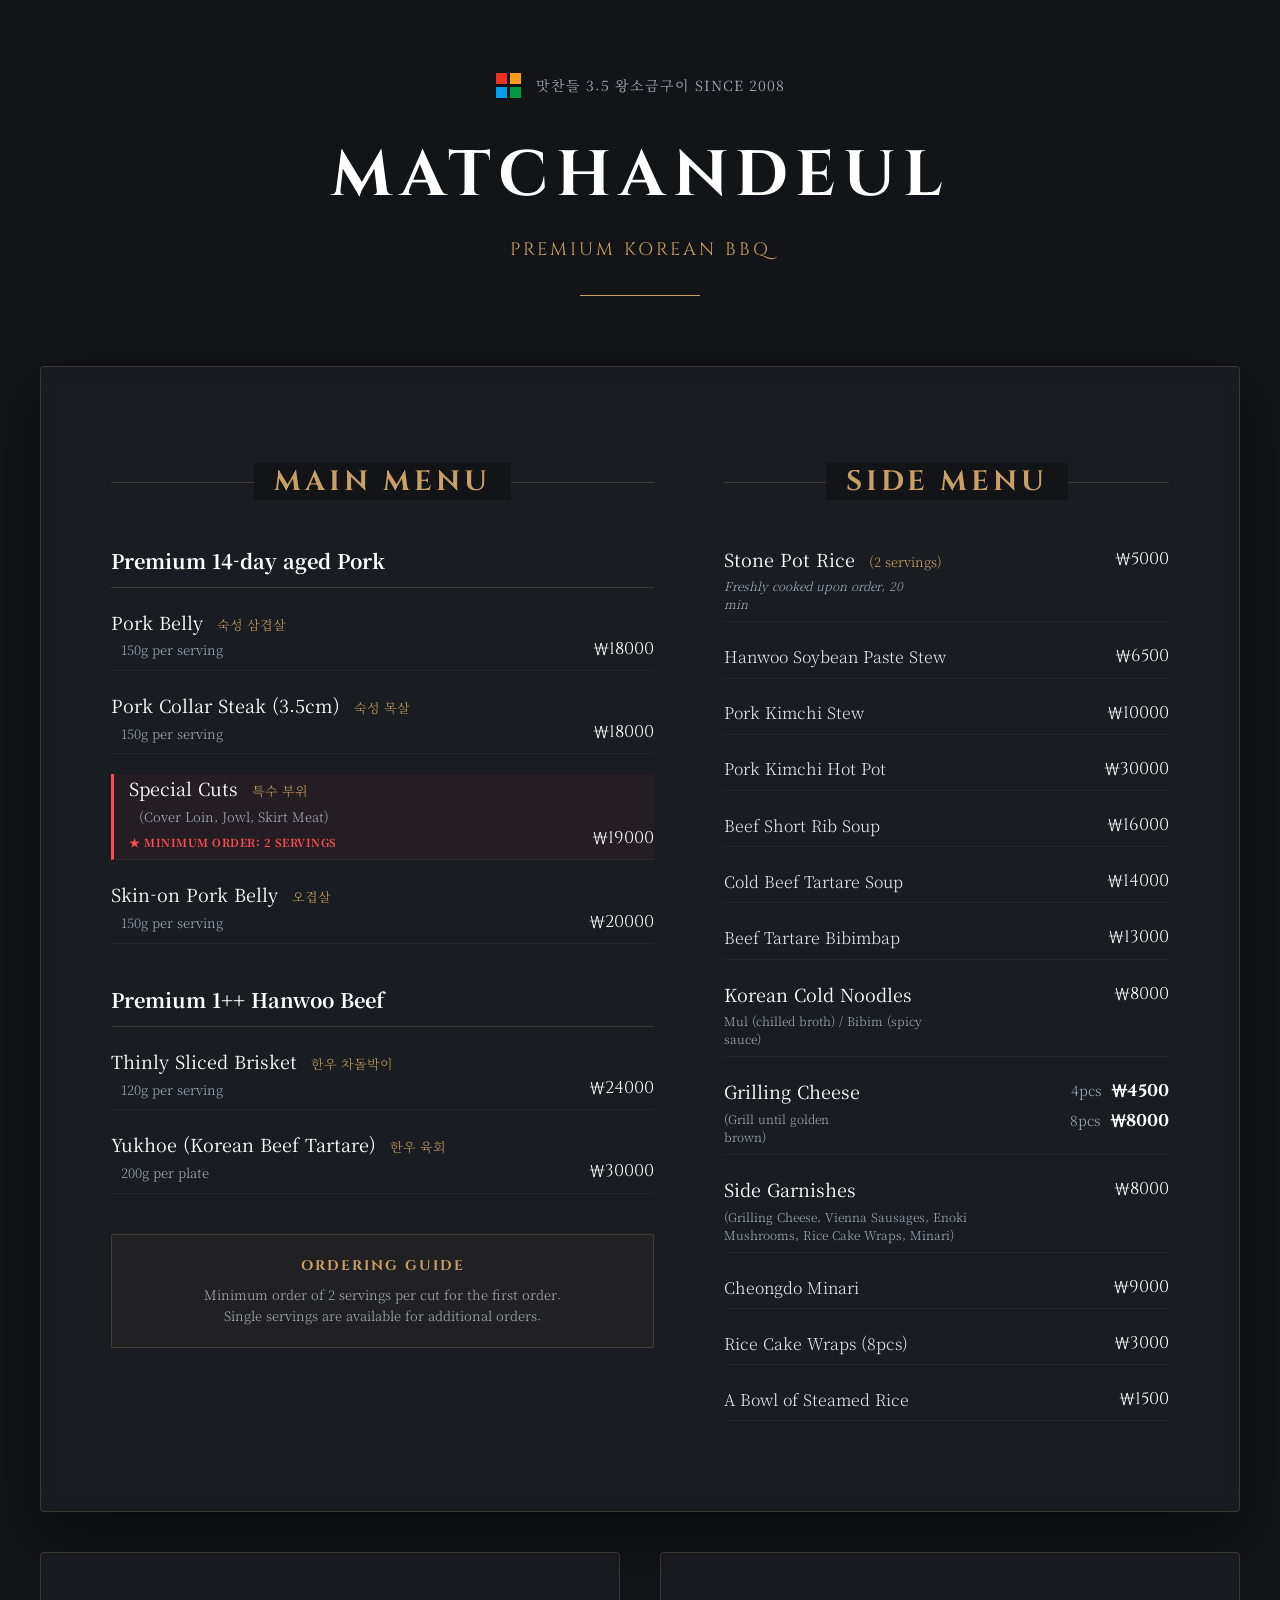
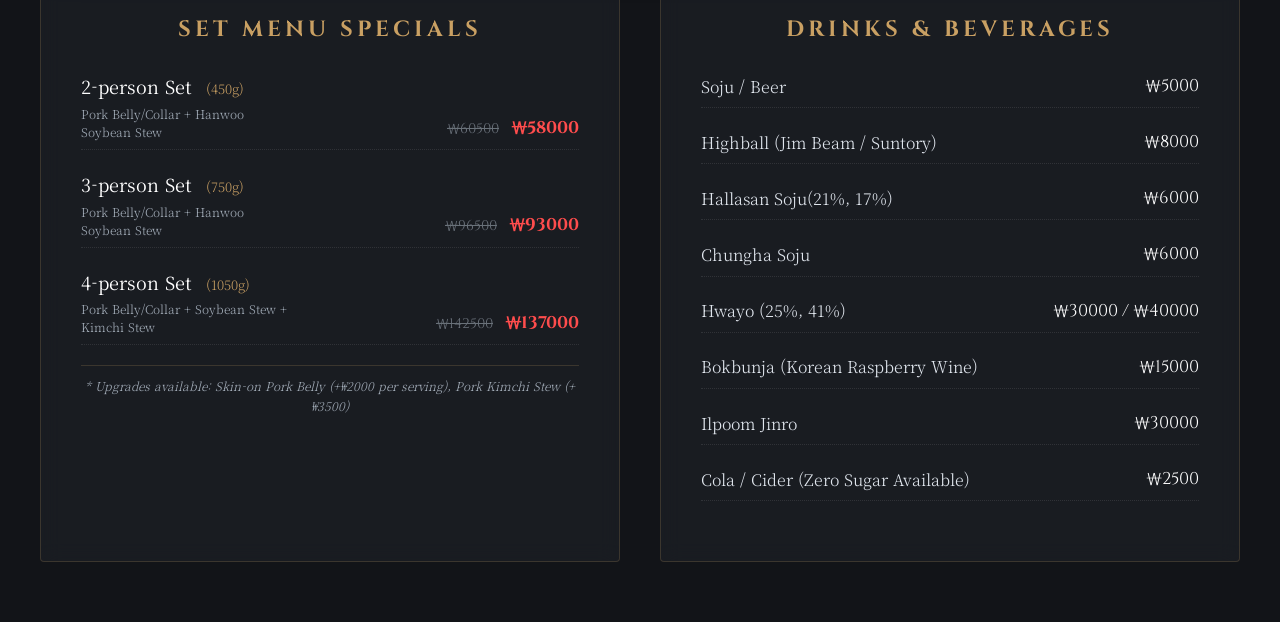
==== index.html @ 236de5bf "Rename english_menu.html to index.html" ====
<!DOCTYPE html>
<html lang="ko">
<head>
    <meta charset="UTF-8">
    <meta name="viewport" content="width=device-width, initial-scale=1.0">
    <title>MATCHANDEUL | Premium BBQ</title>
    <link rel="stylesheet" href="style.css">
    <link href="https://fonts.googleapis.com/css2?family=Cinzel:wght@400;700&family=Noto+Serif+KR:wght@300;400;700&display=swap" rel="stylesheet">
</head>
<body>

<div class="luxury-container">
    <header class="main-header">
        <div class="header-top">
            <div class="logo-group">
                <span class="sq red"></span><span class="sq orange"></span>
                <span class="sq blue"></span><span class="sq green"></span>
            </div>
            <p class="brand-korean">맛찬들 3.5 왕소금구이 SINCE 2008</p>
        </div>
        <h1>MATCHANDEUL</h1>
        <p class="tagline">PREMIUM KOREAN BBQ</p>
        <div class="accent-line"></div>
    </header>

    <main class="menu-board glass-effect">
        <section class="menu-section">
            <h2 class="section-title"><span>Main Menu</span></h2>
            
            <div class="category-block">
                <h3 class="category-name">Premium 14-day aged Pork</h3>
                <div class="menu-item">
                    <div class="item-info">
                        <span class="name">Pork Belly <small>숙성 삼겹살</small></span>
                        <span class="desc">150g per serving</span>
                    </div>
                    <span class="price">₩18000</span>
                </div>
                <div class="menu-item">
                    <div class="item-info">
                        <span class="name">Pork Collar Steak (3.5cm) <small>숙성 목살</small></span>
                        <span class="desc">150g per serving</span>
                    </div>
                    <span class="price">₩18000</span>
                </div>
                <div class="menu-item special-highlight">
                    <div class="item-info">
                        <span class="name">Special Cuts <small>특수 부위</small></span>
                        <span class="desc">(Cover Loin, Jowl, Skirt Meat)</span>
                        <span class="order-notice">★ MINIMUM ORDER: 2 SERVINGS</span>
                    </div>
                    <span class="price">₩19000</span>
                </div>
                <div class="menu-item">
                    <div class="item-info">
                        <span class="name">Skin-on Pork Belly <small>오겹살</small></span>
                        <span class="desc">150g per serving</span>
                    </div>
                    <span class="price">₩20000</span>
                </div>
            </div>

            <div class="category-block">
                <h3 class="category-name">Premium 1++ Hanwoo Beef</h3>
                <div class="menu-item">
                    <div class="item-info">
                        <span class="name">Thinly Sliced Brisket <small>한우 차돌박이</small></span>
                        <span class="desc">120g per serving</span>
                    </div>
                    <span class="price">₩24000</span>
                </div>
                <div class="menu-item">
                    <div class="item-info">
                        <span class="name">Yukhoe (Korean Beef Tartare) <small>한우 육회</small></span>
                        <span class="desc">200g per plate</span>
                    </div>
                    <span class="price">₩30000</span>
                </div>
            </div>

            <div class="ordering-guide-v2">
                <span class="guide-title">Ordering Guide</span>
                <p>Minimum order of 2 servings per cut for the first order.<br>
                Single servings are available for additional orders.</p>
            </div>
        </section>

        <section class="menu-section">
            <h2 class="section-title"><span>Side Menu</span></h2>
            <div class="side-list">
                <div class="menu-item stacked">
                    <div class="item-info">
                        <span class="name">Stone Pot Rice <small>(2 servings)</small></span>
                        <span class="sub-desc italic">Freshly cooked upon order, 20 min</span>
                    </div>
                    <span class="price">₩5000</span>
                </div>
                <div class="menu-item"><span>Hanwoo Soybean Paste Stew</span><span class="price">₩6500</span></div>
                <div class="menu-item"><span>Pork Kimchi Stew</span><span class="price">₩10000</span></div>
                <div class="menu-item"><span>Pork Kimchi Hot Pot</span><span class="price">₩30000</span></div>
                <div class="menu-item"><span>Beef Short Rib Soup</span><span class="price">₩16000</span></div>
                <div class="menu-item"><span>Cold Beef Tartare Soup</span><span class="price">₩14000</span></div>
                <div class="menu-item"><span>Beef Tartare Bibimbap</span><span class="price">₩13000</span></div>
                <div class="menu-item stacked">
                    <div class="item-info">
                        <span class="name">Korean Cold Noodles</span>
                        <span class="sub-desc">Mul (chilled broth) / Bibim (spicy sauce)</span>
                    </div>
                    <span class="price">₩8000</span>
                </div>
                <div class="menu-item prices-grid">
                    <div class="item-info">
                        <span class="name">Grilling Cheese</span>
                        <span class="sub-desc">(Grill until golden brown)</span>
                    </div>
                    <div class="price-stack">
                        <span>4pcs <strong>₩4500</strong></span>
                        <span>8pcs <strong>₩8000</strong></span>
                    </div>
                </div>
                <div class="menu-item stacked">
                    <div class="item-info">
                        <span class="name">Side Garnishes</span>
                        <span class="sub-desc">(Grilling Cheese, Vienna Sausages, Enoki Mushrooms, Rice Cake Wraps, Minari)</span>
                    </div>
                    <span class="price">₩8000</span>
                </div>
                <div class="menu-item"><span>Cheongdo Minari</span><span class="price">₩9000</span></div>
                <div class="menu-item"><span>Rice Cake Wraps (8pcs)</span><span class="price">₩3000</span></div>
                <div class="menu-item"><span>A Bowl of Steamed Rice</span><span class="price">₩1500</span></div>
            </div>
        </section>
    </main>

    <div class="bottom-area">
        <section class="highlight-card glass-effect">
            <h2 class="section-title minimal">Set Menu Specials</h2>
            <div class="set-list">
                <div class="menu-item">
                    <div class="item-info">
                        <span class="name">2-person Set <small>(450g)</small></span>
                        <span class="sub-desc">Pork Belly/Collar + Hanwoo Soybean Stew</span>
                    </div>
                    <span class="price"><del>₩60500</del> <span class="accent">₩58000</span></span>
                </div>
                <div class="menu-item">
                    <div class="item-info">
                        <span class="name">3-person Set <small>(750g)</small></span>
                        <span class="sub-desc">Pork Belly/Collar + Hanwoo Soybean Stew</span>
                    </div>
                    <span class="price"><del>₩96500</del> <span class="accent">₩93000</span></span>
                </div>
                <div class="menu-item">
                    <div class="item-info">
                        <span class="name">4-person Set <small>(1050g)</small></span>
                        <span class="sub-desc">Pork Belly/Collar + Soybean Stew + Kimchi Stew</span>
                    </div>
                    <span class="price"><del>₩142500</del> <span class="accent">₩137000</span></span>
                </div>
                <p class="upgrade-info">* Upgrades available: Skin-on Pork Belly (+₩2000 per serving), Pork Kimchi Stew (+₩3500)</p>
            </div>
        </section>

        <section class="highlight-card glass-effect">
            <h2 class="section-title minimal">Drinks & Beverages</h2>
            <div class="drink-list">
                <div class="menu-item"><span>Soju / Beer</span><span class="price">₩5000</span></div>
                <div class="menu-item"><span>Highball (Jim Beam / Suntory)</span><span class="price">₩8000</span></div>
                <div class="menu-item"><span>Hallasan Soju(21%, 17%)</span><span class="price">₩6000</span></div>
                <div class="menu-item"><span>Chungha Soju</span><span class="price">₩6000</span></div>
                <div class="menu-item"><span>Hwayo (25%, 41%)</span><span class="price">₩30000 / ₩40000</span></div>
                <div class="menu-item"><span>Bokbunja (Korean Raspberry Wine)</span><span class="price">₩15000</span></div>
                <div class="menu-item"><span>Ilpoom Jinro</span><span class="price">₩30000</span></div>
                <div class="menu-item"><span>Cola / Cider (Zero Sugar Available)</span><span class="price">₩2500</span></div>
            </div>
        </section>
    </div>
</div>

</body>
</html>
---- style.css ----
/* Color Palette & Global Variables */
:root {
    --gold: #c9a063; /* Champagne Gold */
    --gold-dim: #9e7f50;
    --dark: #121418; /* Deep Charcoal */
    --dark-grey: #1e2228;
    --light-grey: #a0aab5;
    --red: #ff4d4d; /* 선명한 강조 레드 */
    --glass-bg: rgba(30, 34, 40, 0.6); /* Translucent Background */
    --glass-border: rgba(201, 160, 99, 0.2);
    --font-heading: 'Cinzel', serif;
    --font-body: 'Noto Serif KR', serif;
}

/* Global Styles */
body {
    background-color: var(--dark);
    color: #e0e6ed;
    font-family: var(--font-body);
    font-weight: 300;
    margin: 0;
    padding: 60px 15px;
    display: flex;
    justify-content: center;
    line-height: 1.6;
}

.luxury-container {
    max-width: 1200px;
    width: 100%;
    position: relative;
}

/* Glassmorphism Effect */
.glass-effect {
    background: var(--glass-bg);
    backdrop-filter: blur(10px);
    -webkit-backdrop-filter: blur(10px);
    border: 1px solid var(--glass-border);
    border-radius: 4px;
}

/* Header Design */
.main-header { text-align: center; margin-bottom: 70px; }
.header-top { display: flex; justify-content: center; align-items: center; gap: 15px; margin-bottom: 15px; }
.logo-group { display: grid; grid-template-columns: 1fr 1fr; gap: 3px; }
.sq { width: 11px; height: 11px; }
.red { background: #ee3124; } .orange { background: #f99d1c; }
.blue { background: #00a0e9; } .green { background: #009944; }
.brand-korean { font-weight: 400; font-size: 14px; color: var(--light-grey); letter-spacing: 1px; }

h1 { font-family: var(--font-heading); font-size: 64px; margin: 0; letter-spacing: 8px; font-weight: 700; color: #fff; }
.tagline { font-family: var(--font-heading); color: var(--gold); font-size: 18px; margin-top: 8px; letter-spacing: 3px; }
.accent-line { width: 120px; height: 1px; background: var(--gold); margin: 30px auto; }

/* Menu Board Layout */
.menu-board {
    display: grid;
    grid-template-columns: 1.1fr 0.9fr;
    gap: 70px;
    padding: 70px;
    margin-bottom: 40px;
    box-shadow: 0 25px 60px rgba(0,0,0,0.4);
}

.section-title {
    font-family: var(--font-heading);
    font-size: 28px;
    color: var(--gold);
    text-align: center;
    text-transform: uppercase;
    letter-spacing: 4px;
    margin-bottom: 40px;
    position: relative;
}
.section-title span { background: var(--dark); padding: 0 20px; position: relative; z-index: 1; }
.section-title::after { content: ""; position: absolute; width: 100%; height: 1px; background: var(--gold-dim); left: 0; top: 50%; opacity: 0.3; }

.section-title.minimal { border: none; margin-bottom: 25px; font-size: 22px; }
.section-title.minimal::after { display: none; }

.category-name { 
    color: #fff; 
    font-size: 20px; 
    margin: 40px 0 20px; 
    border-bottom: 1px solid var(--glass-border);
    padding-bottom: 10px;
}

/* Menu Item Styling */
.menu-item { 
    display: flex; 
    justify-content: space-between; 
    align-items: flex-end; 
    margin-bottom: 20px; 
    padding-bottom: 8px; 
    border-bottom: 1px dotted rgba(255,255,255,0.1);
}
.menu-item.stacked { align-items: flex-start; }
.menu-item.prices-grid { align-items: flex-start; }

.name { font-weight: 400; font-size: 18px; color: #fff; display: block; }
.name small { font-weight: 300; font-size: 13px; color: var(--gold); margin-left: 8px; }
.desc { font-size: 13px; color: var(--light-grey); margin-left: 10px; }
.sub-desc { font-size: 12px; color: var(--light-grey); display: block; line-height: 1.5; margin-top: 4px; width: 85%; }
.italic { font-style: italic; }

/* 가격 폰트 최적화 */
.price { 
    font-family: var(--font-heading); 
    font-weight: 400; 
    color: #fff; 
    font-size: 17px; 
    white-space: nowrap; 
    margin-left: 20px;
    letter-spacing: 0px; 
}
.price-stack { text-align: right; font-size: 14px; color: var(--light-grey); }
.price-stack span { display: block; margin-bottom: 2px; }
.price-stack strong { color: #fff; font-size: 17px; margin-left: 5px; font-family: var(--font-heading); }

/* Special Cuts 강조 효과 */
.special-highlight { 
    position: relative; 
    border-left: 3px solid var(--red); 
    padding-left: 15px;
    background: rgba(255, 77, 77, 0.05);
}
.order-notice { 
    display: block; 
    color: var(--red); 
    font-size: 11px; 
    font-weight: 700; 
    margin-top: 5px; 
    letter-spacing: 0.5px; 
}

/* Ordering Guide 스타일 */
.ordering-guide-v2 {
    margin-top: 40px;
    padding: 20px;
    border: 1px solid var(--glass-border);
    background: rgba(201, 160, 99, 0.05);
    text-align: center;
    position: relative;
    border-radius: 2px;
}
.guide-title {
    font-family: var(--font-heading);
    font-size: 14px;
    color: var(--gold);
    letter-spacing: 2px;
    text-transform: uppercase;
    display: block;
    margin-bottom: 8px;
    font-weight: 700;
}
.ordering-guide-v2 p {
    font-size: 13px;
    color: var(--light-grey);
    margin: 0;
    line-height: 1.6;
}

/* Bottom Highlight Area */
.bottom-area { display: grid; grid-template-columns: 1fr 1fr; gap: 40px; }
.highlight-card { padding: 40px; transition: transform 0.3s ease; }
.highlight-card:hover { transform: translateY(-5px); }

.accent { color: var(--red); font-weight: 700; }
del { color: var(--light-grey); font-size: 14px; margin-right: 8px; text-decoration: line-through; opacity: 0.6; }
.upgrade-info { font-size: 12px; color: var(--light-grey); margin-top: 20px; font-style: italic; text-align: center; border-top: 1px solid var(--glass-border); padding-top: 10px; }

/* Responsive Design */
@media (max-width: 900px) {
    .menu-board { grid-template-columns: 1fr; padding: 40px; gap: 50px; }
    h1 { font-size: 44px; }
    .luxury-container { padding: 0; }
}
@media (max-width: 600px) {
    .bottom-area { grid-template-columns: 1fr; }
    .menu-board { padding: 25px; }
    .price { font-size: 15px; }
}
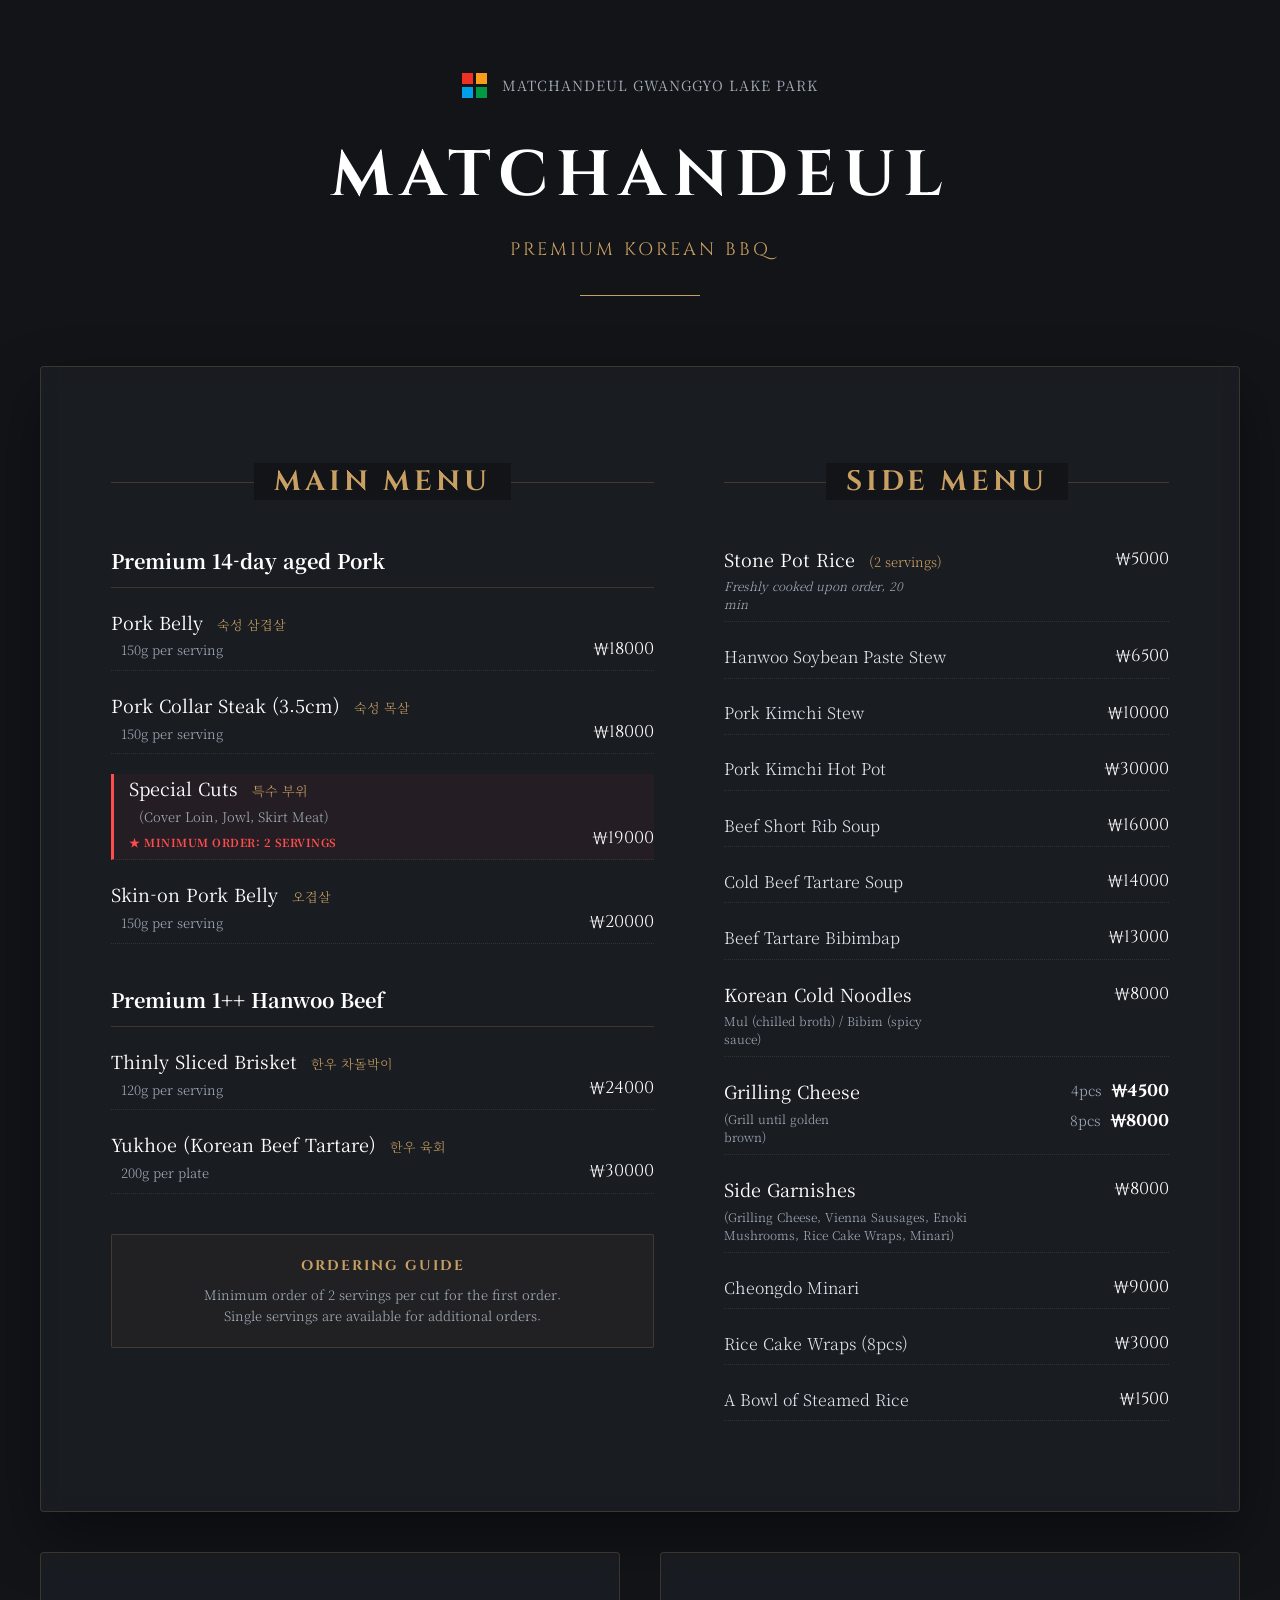
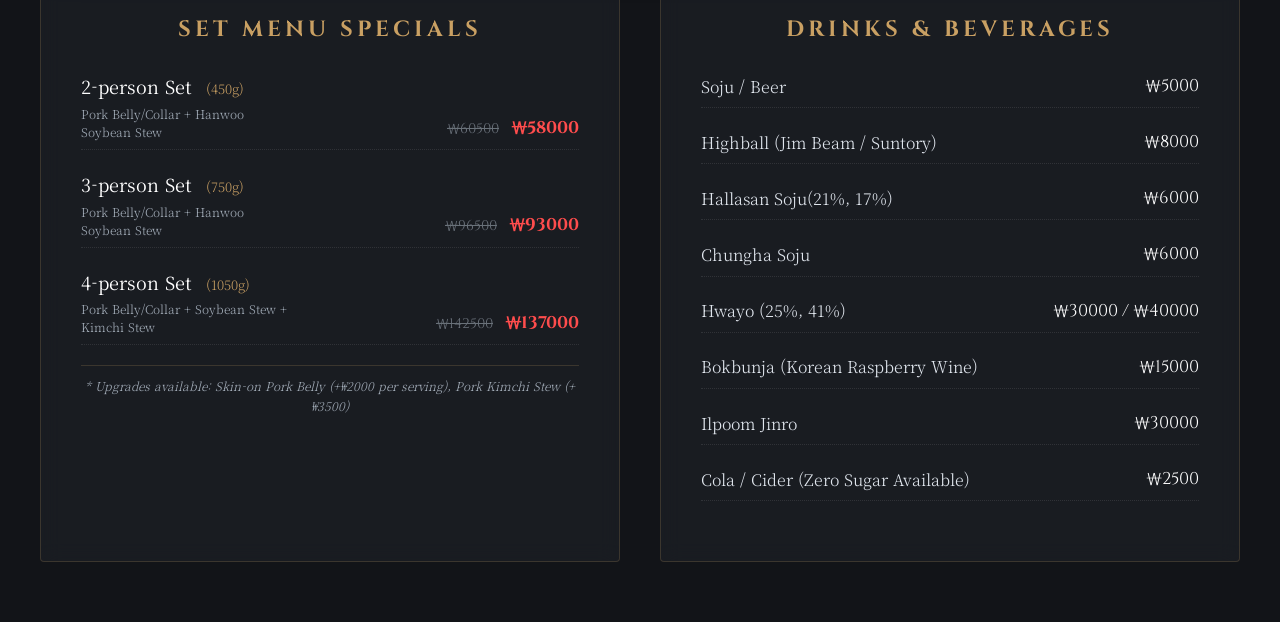
==== commit e232b825: "Update index.html" ====
--- a/index.html
+++ b/index.html
@@ -16,7 +16,7 @@
                 <span class="sq red"></span><span class="sq orange"></span>
                 <span class="sq blue"></span><span class="sq green"></span>
             </div>
-            <p class="brand-korean">맛찬들 3.5 왕소금구이 SINCE 2008</p>
+            <p class="brand-korean">MATCHANDEUL GWANGGYO LAKE PARK</p>
         </div>
         <h1>MATCHANDEUL</h1>
         <p class="tagline">PREMIUM KOREAN BBQ</p>
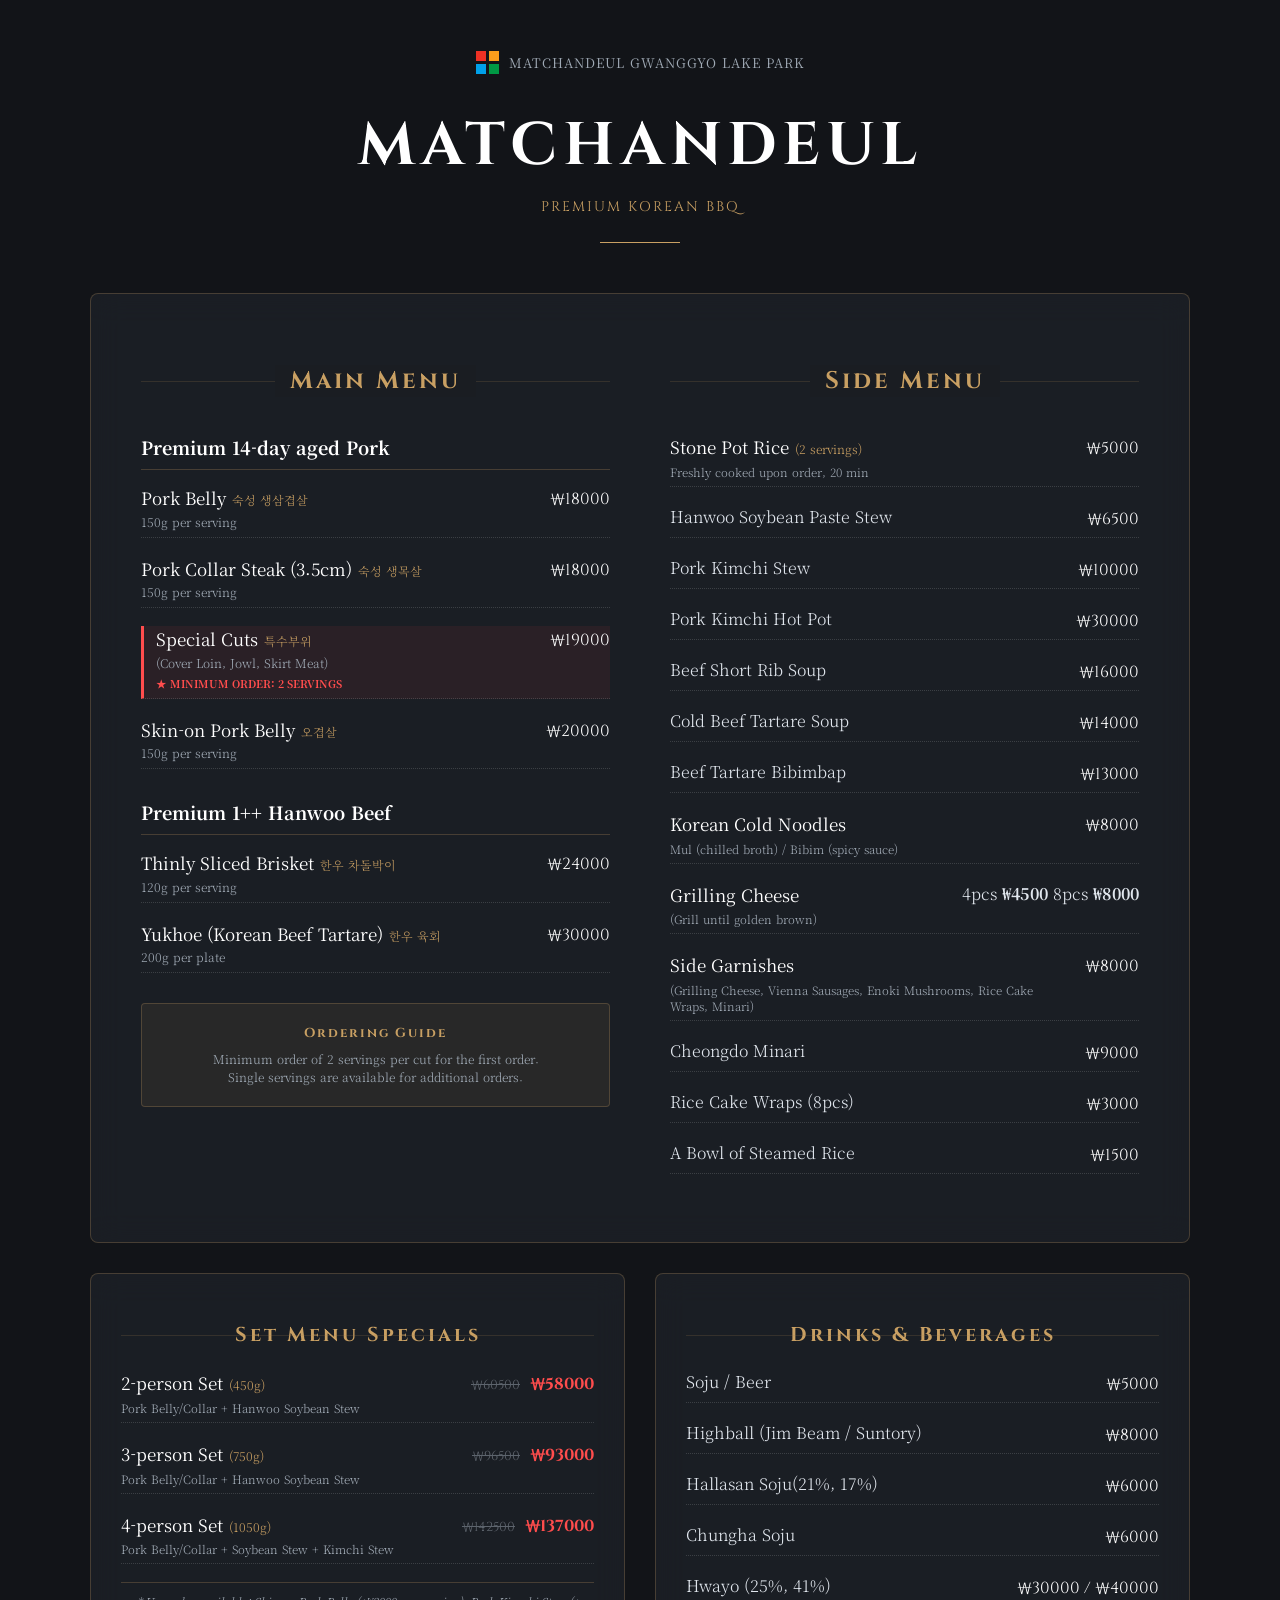
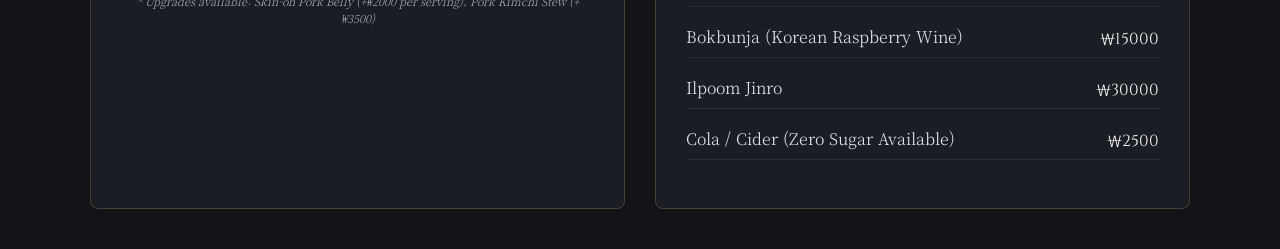
==== commit e077cd4a: "Update index.html" ====
--- a/index.html
+++ b/index.html
@@ -31,21 +31,21 @@
                 <h3 class="category-name">Premium 14-day aged Pork</h3>
                 <div class="menu-item">
                     <div class="item-info">
-                        <span class="name">Pork Belly <small>숙성 삼겹살</small></span>
+                        <span class="name">Pork Belly <small>숙성 생삼겹살</small></span>
                         <span class="desc">150g per serving</span>
                     </div>
                     <span class="price">₩18000</span>
                 </div>
                 <div class="menu-item">
                     <div class="item-info">
-                        <span class="name">Pork Collar Steak (3.5cm) <small>숙성 목살</small></span>
+                        <span class="name">Pork Collar Steak (3.5cm) <small>숙성 생목살</small></span>
                         <span class="desc">150g per serving</span>
                     </div>
                     <span class="price">₩18000</span>
                 </div>
                 <div class="menu-item special-highlight">
                     <div class="item-info">
-                        <span class="name">Special Cuts <small>특수 부위</small></span>
+                        <span class="name">Special Cuts <small>특수부위</small></span>
                         <span class="desc">(Cover Loin, Jowl, Skirt Meat)</span>
                         <span class="order-notice">★ MINIMUM ORDER: 2 SERVINGS</span>
                     </div>
--- a/style.css
+++ b/style.css
@@ -1,13 +1,13 @@
 /* Color Palette & Global Variables */
 :root {
-    --gold: #c9a063; /* Champagne Gold */
+    --gold: #c9a063;
     --gold-dim: #9e7f50;
-    --dark: #121418; /* Deep Charcoal */
+    --dark: #121418;
     --dark-grey: #1e2228;
     --light-grey: #a0aab5;
-    --red: #ff4d4d; /* 선명한 강조 레드 */
-    --glass-bg: rgba(30, 34, 40, 0.6); /* Translucent Background */
-    --glass-border: rgba(201, 160, 99, 0.2);
+    --red: #ff4d4d;
+    --glass-bg: rgba(30, 34, 40, 0.75); /* 가독성을 위해 불투명도 약간 상승 */
+    --glass-border: rgba(201, 160, 99, 0.25);
     --font-heading: 'Cinzel', serif;
     --font-body: 'Noto Serif KR', serif;
 }
@@ -19,166 +19,164 @@
     font-family: var(--font-body);
     font-weight: 300;
     margin: 0;
-    padding: 60px 15px;
+    padding: 40px 20px;
+    padding-top: calc(40px + env(safe-area-inset-top)); /* 아이폰 노치 대응 */
     display: flex;
     justify-content: center;
-    line-height: 1.6;
+    line-height: 1.5;
+    -webkit-font-smoothing: antialiased;
 }
 
 .luxury-container {
-    max-width: 1200px;
+    max-width: 1100px;
     width: 100%;
-    position: relative;
 }
 
 /* Glassmorphism Effect */
 .glass-effect {
     background: var(--glass-bg);
-    backdrop-filter: blur(10px);
-    -webkit-backdrop-filter: blur(10px);
+    backdrop-filter: blur(15px);
+    -webkit-backdrop-filter: blur(15px);
     border: 1px solid var(--glass-border);
-    border-radius: 4px;
+    border-radius: 8px;
 }
 
-/* Header Design */
-.main-header { text-align: center; margin-bottom: 70px; }
-.header-top { display: flex; justify-content: center; align-items: center; gap: 15px; margin-bottom: 15px; }
+/* Header */
+.main-header { text-align: center; margin-bottom: 50px; }
+.header-top { display: flex; justify-content: center; align-items: center; gap: 10px; margin-bottom: 15px; }
 .logo-group { display: grid; grid-template-columns: 1fr 1fr; gap: 3px; }
-.sq { width: 11px; height: 11px; }
+.sq { width: 10px; height: 10px; }
 .red { background: #ee3124; } .orange { background: #f99d1c; }
 .blue { background: #00a0e9; } .green { background: #009944; }
-.brand-korean { font-weight: 400; font-size: 14px; color: var(--light-grey); letter-spacing: 1px; }
+.brand-korean { font-weight: 400; font-size: 13px; color: var(--light-grey); letter-spacing: 1px; }
 
-h1 { font-family: var(--font-heading); font-size: 64px; margin: 0; letter-spacing: 8px; font-weight: 700; color: #fff; }
-.tagline { font-family: var(--font-heading); color: var(--gold); font-size: 18px; margin-top: 8px; letter-spacing: 3px; }
-.accent-line { width: 120px; height: 1px; background: var(--gold); margin: 30px auto; }
+/* [수정] 제목 잘림 방지: 폰트 사이즈와 자간을 유동적으로 조절 */
+h1 { 
+    font-family: var(--font-heading); 
+    font-size: clamp(28px, 8.5vw, 60px); /* 화면이 작아지면 글자 크기도 축소 */
+    margin: 0; 
+    letter-spacing: clamp(2px, 1.2vw, 6px); /* 좁은 화면에서 자간 자동 축소 */
+    color: #fff; 
+    text-align: center;
+    width: 100%;
+    word-break: keep-all; /* 단어 단위 줄바꿈 방지 */
+}
+
+.tagline { 
+    font-family: var(--font-heading); 
+    color: var(--gold); 
+    font-size: clamp(12px, 2.5vw, 14px); 
+    letter-spacing: 2px; 
+    margin-top: 5px; 
+}
+.accent-line { width: 80px; height: 1px; background: var(--gold); margin: 25px auto; }
 
 /* Menu Board Layout */
 .menu-board {
     display: grid;
-    grid-template-columns: 1.1fr 0.9fr;
-    gap: 70px;
-    padding: 70px;
-    margin-bottom: 40px;
-    box-shadow: 0 25px 60px rgba(0,0,0,0.4);
+    grid-template-columns: 1fr 1fr;
+    gap: 40px 60px;
+    padding: 50px;
+    margin-bottom: 30px;
 }
 
 .section-title {
     font-family: var(--font-heading);
-    font-size: 28px;
+    font-size: 24px;
     color: var(--gold);
     text-align: center;
-    text-transform: uppercase;
-    letter-spacing: 4px;
-    margin-bottom: 40px;
+    letter-spacing: 3px;
+    margin-bottom: 35px;
     position: relative;
 }
-.section-title span { background: var(--dark); padding: 0 20px; position: relative; z-index: 1; }
-.section-title::after { content: ""; position: absolute; width: 100%; height: 1px; background: var(--gold-dim); left: 0; top: 50%; opacity: 0.3; }
-
-.section-title.minimal { border: none; margin-bottom: 25px; font-size: 22px; }
-.section-title.minimal::after { display: none; }
+.section-title span { background: #1a1d22; padding: 0 15px; position: relative; z-index: 1; }
+.section-title::after { content: ""; position: absolute; width: 100%; height: 1px; background: var(--gold-dim); left: 0; top: 50%; opacity: 0.2; }
 
 .category-name { 
     color: #fff; 
-    font-size: 20px; 
-    margin: 40px 0 20px; 
+    font-size: 18px; 
+    margin: 30px 0 15px; 
     border-bottom: 1px solid var(--glass-border);
-    padding-bottom: 10px;
+    padding-bottom: 8px;
 }
 
-/* Menu Item Styling */
+/* Menu Item Alignment Fix */
 .menu-item { 
     display: flex; 
     justify-content: space-between; 
-    align-items: flex-end; 
-    margin-bottom: 20px; 
-    padding-bottom: 8px; 
-    border-bottom: 1px dotted rgba(255,255,255,0.1);
+    align-items: flex-start; /* 모바일 정렬 뒤틀림 방지 */
+    margin-bottom: 18px; 
+    padding-bottom: 6px; 
+    border-bottom: 1px dotted rgba(255,255,255,0.15);
 }
-.menu-item.stacked { align-items: flex-start; }
-.menu-item.prices-grid { align-items: flex-start; }
 
-.name { font-weight: 400; font-size: 18px; color: #fff; display: block; }
-.name small { font-weight: 300; font-size: 13px; color: var(--gold); margin-left: 8px; }
-.desc { font-size: 13px; color: var(--light-grey); margin-left: 10px; }
-.sub-desc { font-size: 12px; color: var(--light-grey); display: block; line-height: 1.5; margin-top: 4px; width: 85%; }
-.italic { font-style: italic; }
+.item-info { flex: 1; padding-right: 15px; }
+.name { font-weight: 400; font-size: 17px; color: #fff; display: flex; align-items: baseline; flex-wrap: wrap; }
+.name small { font-weight: 300; font-size: 12px; color: var(--gold); margin-left: 6px; }
+.desc { font-size: 12px; color: var(--light-grey); margin-top: 2px; display: block; }
+.sub-desc { font-size: 11.5px; color: var(--light-grey); margin-top: 4px; line-height: 1.4; display: block; }
 
-/* 가격 폰트 최적화 */
+/* 가격 영역 고정 */
 .price { 
     font-family: var(--font-heading); 
     font-weight: 400; 
     color: #fff; 
-    font-size: 17px; 
+    font-size: 16px; 
     white-space: nowrap; 
-    margin-left: 20px;
-    letter-spacing: 0px; 
-}
-.price-stack { text-align: right; font-size: 14px; color: var(--light-grey); }
-.price-stack span { display: block; margin-bottom: 2px; }
-.price-stack strong { color: #fff; font-size: 17px; margin-left: 5px; font-family: var(--font-heading); }
-
-/* Special Cuts 강조 효과 */
-.special-highlight { 
-    position: relative; 
-    border-left: 3px solid var(--red); 
-    padding-left: 15px;
-    background: rgba(255, 77, 77, 0.05);
-}
-.order-notice { 
-    display: block; 
-    color: var(--red); 
-    font-size: 11px; 
-    font-weight: 700; 
-    margin-top: 5px; 
-    letter-spacing: 0.5px; 
+    flex-shrink: 0; /* 가격이 찌그러지지 않게 고정 */
+    text-align: right;
+    margin-top: 2px;
 }
 
-/* Ordering Guide 스타일 */
+.special-highlight { 
+    border-left: 3px solid var(--red); 
+    padding-left: 12px;
+    background: rgba(255, 77, 77, 0.07);
+}
+.order-notice { color: var(--red); font-size: 10.5px; font-weight: 700; margin-top: 4px; display: block; }
+
+/* Ordering Guide */
 .ordering-guide-v2 {
-    margin-top: 40px;
+    margin-top: 30px;
     padding: 20px;
     border: 1px solid var(--glass-border);
-    background: rgba(201, 160, 99, 0.05);
+    background: rgba(201, 160, 99, 0.08);
     text-align: center;
-    position: relative;
-    border-radius: 2px;
+    border-radius: 4px;
 }
-.guide-title {
-    font-family: var(--font-heading);
-    font-size: 14px;
-    color: var(--gold);
-    letter-spacing: 2px;
-    text-transform: uppercase;
-    display: block;
-    margin-bottom: 8px;
-    font-weight: 700;
-}
-.ordering-guide-v2 p {
-    font-size: 13px;
-    color: var(--light-grey);
-    margin: 0;
-    line-height: 1.6;
+.guide-title { font-family: var(--font-heading); font-size: 13px; color: var(--gold); letter-spacing: 2px; font-weight: 700; display: block; margin-bottom: 6px; }
+.ordering-guide-v2 p { font-size: 12px; color: var(--light-grey); margin: 0; line-height: 1.5; }
+
+/* Bottom Area */
+.bottom-area { display: grid; grid-template-columns: 1fr 1fr; gap: 30px; }
+.highlight-card { padding: 30px; }
+.section-title.minimal { margin-bottom: 20px; font-size: 20px; }
+.upgrade-info { font-size: 11px; color: var(--light-grey); margin-top: 15px; text-align: center; border-top: 1px solid var(--glass-border); padding-top: 10px; font-style: italic; }
+
+.accent { color: var(--red); font-weight: 700; }
+del { color: var(--light-grey); font-size: 13px; margin-right: 6px; opacity: 0.5; }
+
+/* Responsive: iPhone 13 Pro & Mobile Optimized */
+@media (max-width: 900px) {
+    .menu-board { 
+        grid-template-columns: 1fr; 
+        padding: 30px 20px; 
+        gap: 40px; 
+    }
+    .bottom-area { 
+        grid-template-columns: 1fr; 
+        gap: 20px; 
+    }
+    /* h1 크기는 위에서 clamp로 조절되므로 별도 지정 불필요 */
+    .main-header { margin-bottom: 40px; }
 }
 
-/* Bottom Highlight Area */
-.bottom-area { display: grid; grid-template-columns: 1fr 1fr; gap: 40px; }
-.highlight-card { padding: 40px; transition: transform 0.3s ease; }
-.highlight-card:hover { transform: translateY(-5px); }
-
-.accent { color: var(--red); font-weight: 700; }
-del { color: var(--light-grey); font-size: 14px; margin-right: 8px; text-decoration: line-through; opacity: 0.6; }
-.upgrade-info { font-size: 12px; color: var(--light-grey); margin-top: 20px; font-style: italic; text-align: center; border-top: 1px solid var(--glass-border); padding-top: 10px; }
-
-/* Responsive Design */
-@media (max-width: 900px) {
-    .menu-board { grid-template-columns: 1fr; padding: 40px; gap: 50px; }
-    h1 { font-size: 44px; }
-    .luxury-container { padding: 0; }
+@media (max-width: 430px) { /* iPhone 13 Pro 대응 미세 조정 */
+    body { padding: 20px 15px; }
+    h1 { letter-spacing: 2px; } /* 좁은 화면에서 글자 간격 최소화 */
+    .name { font-size: 16px; }
+    .price { font-size: 15px; }
+    .section-title { font-size: 20px; }
+    .category-name { font-size: 17px; }
+    .menu-item { align-items: flex-start; }
 }
-@media (max-width: 600px) {
-    .bottom-area { grid-template-columns: 1fr; }
-    .menu-board { padding: 25px; }
-    .price { font-size: 15px; }
-}
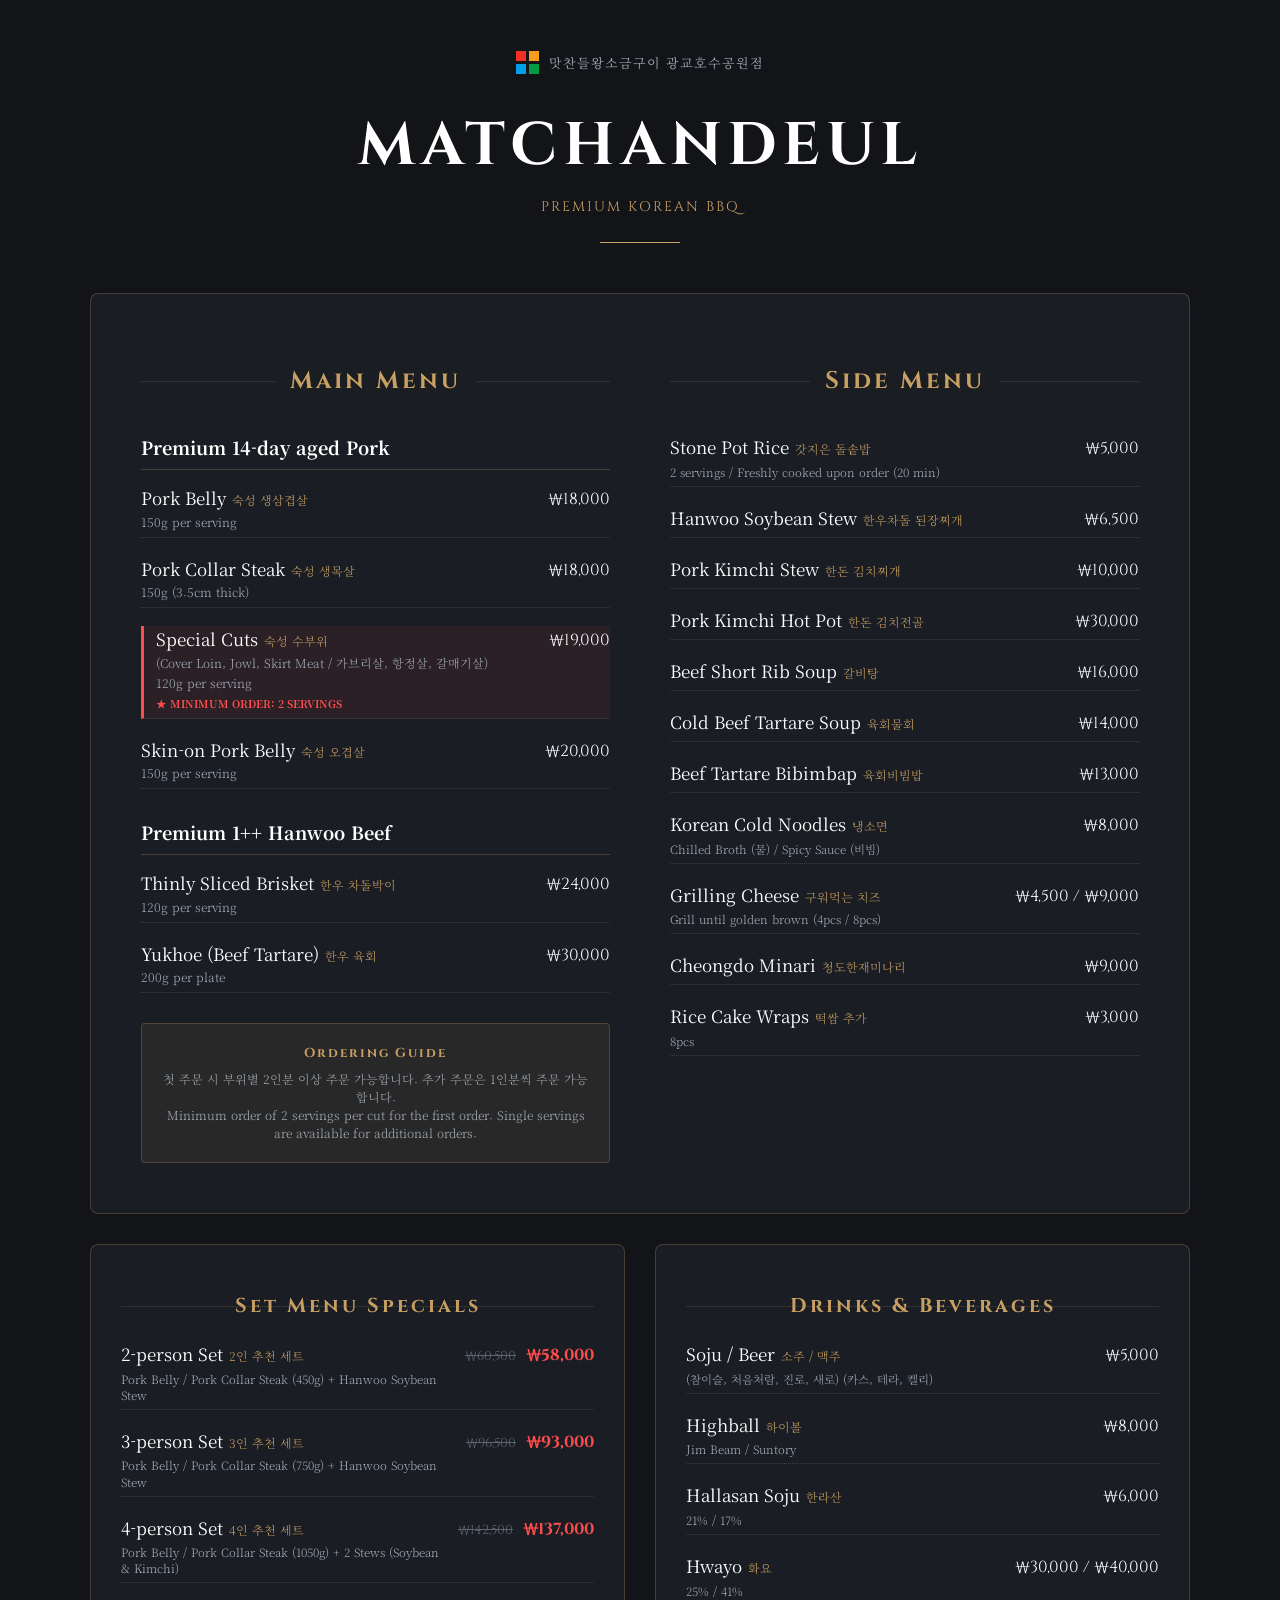
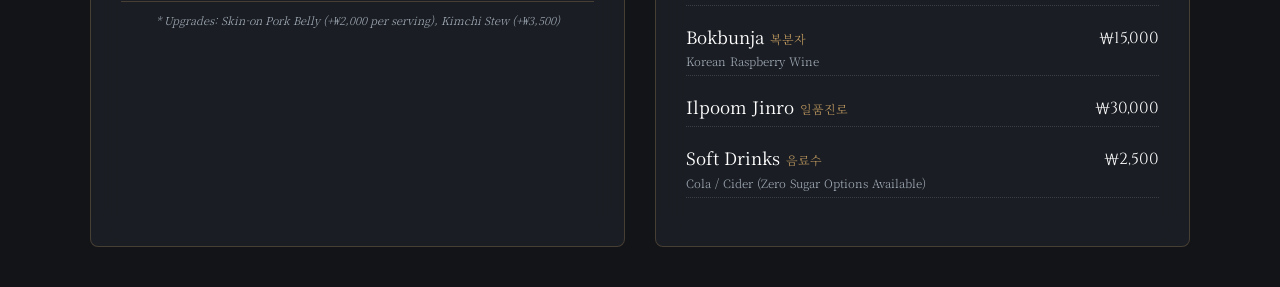
==== commit c1d81351: "Update index.html" ====
--- a/index.html
+++ b/index.html
@@ -16,7 +16,7 @@
                 <span class="sq red"></span><span class="sq orange"></span>
                 <span class="sq blue"></span><span class="sq green"></span>
             </div>
-            <p class="brand-korean">MATCHANDEUL GWANGGYO LAKE PARK</p>
+            <p class="brand-korean">맛찬들왕소금구이 광교호수공원점</p>
         </div>
         <h1>MATCHANDEUL</h1>
         <p class="tagline">PREMIUM KOREAN BBQ</p>
@@ -34,29 +34,30 @@
                         <span class="name">Pork Belly <small>숙성 생삼겹살</small></span>
                         <span class="desc">150g per serving</span>
                     </div>
-                    <span class="price">₩18000</span>
-                </div>
-                <div class="menu-item">
-                    <div class="item-info">
-                        <span class="name">Pork Collar Steak (3.5cm) <small>숙성 생목살</small></span>
+                    <span class="price">₩18,000</span>
+                </div>
+                <div class="menu-item">
+                    <div class="item-info">
+                        <span class="name">Pork Collar Steak <small>숙성 생목살</small></span>
+                        <span class="desc">150g (3.5cm thick)</span>
+                    </div>
+                    <span class="price">₩18,000</span>
+                </div>
+                <div class="menu-item special-highlight">
+                    <div class="item-info">
+                        <span class="name">Special Cuts <small>숙성 수부위</small></span>
+                        <span class="desc">(Cover Loin, Jowl, Skirt Meat / 가브리살, 항정살, 갈매기살)</span>
+                        <span class="desc">120g per serving</span>
+                        <span class="order-notice">★ MINIMUM ORDER: 2 SERVINGS</span>
+                    </div>
+                    <span class="price">₩19,000</span>
+                </div>
+                <div class="menu-item">
+                    <div class="item-info">
+                        <span class="name">Skin-on Pork Belly <small>숙성 오겹살</small></span>
                         <span class="desc">150g per serving</span>
                     </div>
-                    <span class="price">₩18000</span>
-                </div>
-                <div class="menu-item special-highlight">
-                    <div class="item-info">
-                        <span class="name">Special Cuts <small>특수부위</small></span>
-                        <span class="desc">(Cover Loin, Jowl, Skirt Meat)</span>
-                        <span class="order-notice">★ MINIMUM ORDER: 2 SERVINGS</span>
-                    </div>
-                    <span class="price">₩19000</span>
-                </div>
-                <div class="menu-item">
-                    <div class="item-info">
-                        <span class="name">Skin-on Pork Belly <small>오겹살</small></span>
-                        <span class="desc">150g per serving</span>
-                    </div>
-                    <span class="price">₩20000</span>
+                    <span class="price">₩20,000</span>
                 </div>
             </div>
 
@@ -67,67 +68,85 @@
                         <span class="name">Thinly Sliced Brisket <small>한우 차돌박이</small></span>
                         <span class="desc">120g per serving</span>
                     </div>
-                    <span class="price">₩24000</span>
-                </div>
-                <div class="menu-item">
-                    <div class="item-info">
-                        <span class="name">Yukhoe (Korean Beef Tartare) <small>한우 육회</small></span>
+                    <span class="price">₩24,000</span>
+                </div>
+                <div class="menu-item">
+                    <div class="item-info">
+                        <span class="name">Yukhoe (Beef Tartare) <small>한우 육회</small></span>
                         <span class="desc">200g per plate</span>
                     </div>
-                    <span class="price">₩30000</span>
+                    <span class="price">₩30,000</span>
                 </div>
             </div>
 
             <div class="ordering-guide-v2">
                 <span class="guide-title">Ordering Guide</span>
-                <p>Minimum order of 2 servings per cut for the first order.<br>
-                Single servings are available for additional orders.</p>
+                <p>첫 주문 시 부위별 2인분 이상 주문 가능합니다. 추가 주문은 1인분씩 주문 가능합니다.<br>
+                Minimum order of 2 servings per cut for the first order. Single servings are available for additional orders.</p>
             </div>
         </section>
 
         <section class="menu-section">
             <h2 class="section-title"><span>Side Menu</span></h2>
             <div class="side-list">
-                <div class="menu-item stacked">
-                    <div class="item-info">
-                        <span class="name">Stone Pot Rice <small>(2 servings)</small></span>
-                        <span class="sub-desc italic">Freshly cooked upon order, 20 min</span>
-                    </div>
-                    <span class="price">₩5000</span>
-                </div>
-                <div class="menu-item"><span>Hanwoo Soybean Paste Stew</span><span class="price">₩6500</span></div>
-                <div class="menu-item"><span>Pork Kimchi Stew</span><span class="price">₩10000</span></div>
-                <div class="menu-item"><span>Pork Kimchi Hot Pot</span><span class="price">₩30000</span></div>
-                <div class="menu-item"><span>Beef Short Rib Soup</span><span class="price">₩16000</span></div>
-                <div class="menu-item"><span>Cold Beef Tartare Soup</span><span class="price">₩14000</span></div>
-                <div class="menu-item"><span>Beef Tartare Bibimbap</span><span class="price">₩13000</span></div>
-                <div class="menu-item stacked">
-                    <div class="item-info">
-                        <span class="name">Korean Cold Noodles</span>
-                        <span class="sub-desc">Mul (chilled broth) / Bibim (spicy sauce)</span>
-                    </div>
-                    <span class="price">₩8000</span>
-                </div>
-                <div class="menu-item prices-grid">
-                    <div class="item-info">
-                        <span class="name">Grilling Cheese</span>
-                        <span class="sub-desc">(Grill until golden brown)</span>
-                    </div>
-                    <div class="price-stack">
-                        <span>4pcs <strong>₩4500</strong></span>
-                        <span>8pcs <strong>₩8000</strong></span>
-                    </div>
-                </div>
-                <div class="menu-item stacked">
-                    <div class="item-info">
-                        <span class="name">Side Garnishes</span>
-                        <span class="sub-desc">(Grilling Cheese, Vienna Sausages, Enoki Mushrooms, Rice Cake Wraps, Minari)</span>
-                    </div>
-                    <span class="price">₩8000</span>
-                </div>
-                <div class="menu-item"><span>Cheongdo Minari</span><span class="price">₩9000</span></div>
-                <div class="menu-item"><span>Rice Cake Wraps (8pcs)</span><span class="price">₩3000</span></div>
-                <div class="menu-item"><span>A Bowl of Steamed Rice</span><span class="price">₩1500</span></div>
+                <div class="menu-item">
+                    <div class="item-info">
+                        <span class="name">Stone Pot Rice <small>갓지은 돌솥밥 </small></span>
+                        <span class="sub-desc">2 servings / Freshly cooked upon order (20 min)</span>
+                    </div>
+                    <span class="price">₩5,000</span>
+                </div>
+                <div class="menu-item">
+                    <div class="item-info"><span class="name">Hanwoo Soybean Stew <small>한우차돌 된장찌개</small></span></div>
+                    <span class="price">₩6,500</span>
+                </div>
+                <div class="menu-item">
+                    <div class="item-info"><span class="name">Pork Kimchi Stew <small>한돈 김치찌개</small></span></div>
+                    <span class="price">₩10,000</span>
+                </div>
+                <div class="menu-item">
+                    <div class="item-info"><span class="name">Pork Kimchi Hot Pot <small>한돈 김치전골</small></span></div>
+                    <span class="price">₩30,000</span>
+                </div>
+                <div class="menu-item">
+                    <div class="item-info"><span class="name">Beef Short Rib Soup <small>갈비탕</small></span></div>
+                    <span class="price">₩16,000</span>
+                </div>
+                <div class="menu-item">
+                    <div class="item-info"><span class="name">Cold Beef Tartare Soup <small>육회물회</small></span></div>
+                    <span class="price">₩14,000</span>
+                </div>
+                <div class="menu-item">
+                    <div class="item-info"><span class="name">Beef Tartare Bibimbap <small>육회비빔밥</small></span></div>
+                    <span class="price">₩13,000</span>
+                </div>
+                <div class="menu-item">
+                    <div class="item-info">
+                        <span class="name">Korean Cold Noodles <small>냉소면</small></span>
+                        <span class="sub-desc">Chilled Broth (물) / Spicy Sauce (비빔)</span>
+                    </div>
+                    <span class="price">₩8,000</span>
+                </div>
+                <div class="menu-item">
+                    <div class="item-info">
+                        <span class="name">Grilling Cheese <small>구워먹는 치즈</small></span>
+                        <span class="sub-desc">Grill until golden brown (4pcs / 8pcs)</4pcs></span>
+                    </div>
+                    <span class="price">₩4,500 / ₩9,000</span>
+                </div>
+                <div class="menu-item">
+                    <div class="item-info">
+                        <span class="name">Cheongdo Minari <small>청도한재미나리</small></span>
+                    </div>
+                    <span class="price">₩9,000</span>
+                </div>
+                <div class="menu-item">
+                    <div class="item-info">
+                        <span class="name">Rice Cake Wraps <small>떡쌈 추가</small></span>
+                        <span class="sub-desc">8pcs</span>
+                    </div>
+                    <span class="price">₩3,000</span>
+                </div>
             </div>
         </section>
     </main>
@@ -138,40 +157,78 @@
             <div class="set-list">
                 <div class="menu-item">
                     <div class="item-info">
-                        <span class="name">2-person Set <small>(450g)</small></span>
-                        <span class="sub-desc">Pork Belly/Collar + Hanwoo Soybean Stew</span>
-                    </div>
-                    <span class="price"><del>₩60500</del> <span class="accent">₩58000</span></span>
-                </div>
-                <div class="menu-item">
-                    <div class="item-info">
-                        <span class="name">3-person Set <small>(750g)</small></span>
-                        <span class="sub-desc">Pork Belly/Collar + Hanwoo Soybean Stew</span>
-                    </div>
-                    <span class="price"><del>₩96500</del> <span class="accent">₩93000</span></span>
-                </div>
-                <div class="menu-item">
-                    <div class="item-info">
-                        <span class="name">4-person Set <small>(1050g)</small></span>
-                        <span class="sub-desc">Pork Belly/Collar + Soybean Stew + Kimchi Stew</span>
-                    </div>
-                    <span class="price"><del>₩142500</del> <span class="accent">₩137000</span></span>
-                </div>
-                <p class="upgrade-info">* Upgrades available: Skin-on Pork Belly (+₩2000 per serving), Pork Kimchi Stew (+₩3500)</p>
+                        <span class="name">2-person Set <small>2인 추천 세트</small></span>
+                        <span class="sub-desc">Pork Belly / Pork Collar Steak (450g) + Hanwoo Soybean Stew</span>
+                    </div>
+                    <span class="price"><del>₩60,500</del> <span class="accent">₩58,000</span></span>
+                </div>
+                <div class="menu-item">
+                    <div class="item-info">
+                        <span class="name">3-person Set <small>3인 추천 세트</small></span>
+                        <span class="sub-desc">Pork Belly / Pork Collar Steak (750g) + Hanwoo Soybean Stew</span>
+                    </div>
+                    <span class="price"><del>₩96,500</del> <span class="accent">₩93,000</span></span>
+                </div>
+                <div class="menu-item">
+                    <div class="item-info">
+                        <span class="name">4-person Set <small>4인 추천 세트</small></span>
+                        <span class="sub-desc">Pork Belly / Pork Collar Steak (1050g) + 2 Stews (Soybean & Kimchi)</span>
+                    </div>
+                    <span class="price"><del>₩142,500</del> <span class="accent">₩137,000</span></span>
+                </div>
+                <p class="upgrade-info">* Upgrades: Skin-on Pork Belly (+₩2,000 per serving), Kimchi Stew (+₩3,500)</p>
             </div>
         </section>
 
         <section class="highlight-card glass-effect">
             <h2 class="section-title minimal">Drinks & Beverages</h2>
             <div class="drink-list">
-                <div class="menu-item"><span>Soju / Beer</span><span class="price">₩5000</span></div>
-                <div class="menu-item"><span>Highball (Jim Beam / Suntory)</span><span class="price">₩8000</span></div>
-                <div class="menu-item"><span>Hallasan Soju(21%, 17%)</span><span class="price">₩6000</span></div>
-                <div class="menu-item"><span>Chungha Soju</span><span class="price">₩6000</span></div>
-                <div class="menu-item"><span>Hwayo (25%, 41%)</span><span class="price">₩30000 / ₩40000</span></div>
-                <div class="menu-item"><span>Bokbunja (Korean Raspberry Wine)</span><span class="price">₩15000</span></div>
-                <div class="menu-item"><span>Ilpoom Jinro</span><span class="price">₩30000</span></div>
-                <div class="menu-item"><span>Cola / Cider (Zero Sugar Available)</span><span class="price">₩2500</span></div>
+                <div class="menu-item">
+                    <div class="item-info"><span class="name">Soju / Beer <small>소주 / 맥주</small></span>
+                    <span class="sub-desc">(참이슬, 처음처람, 진로, 새로) (카스, 테라, 켈리)</span></div>
+    
+                    <span class="price">₩5,000</span>
+                </div>
+                <div class="menu-item">
+                    <div class="item-info">
+                        <span class="name">Highball <small>하이볼</small></span>
+                        <span class="sub-desc">Jim Beam / Suntory</span>
+                    </div>
+                    <span class="price">₩8,000</span>
+                </div>
+                <div class="menu-item">
+                    <div class="item-info">
+                        <span class="name">Hallasan Soju <small>한라산</small></span>
+                        <span class="sub-desc">21% / 17%</span>
+                    </div>
+                    <span class="price">₩6,000</span>
+                </div>
+                <div class="menu-item">
+                    <div class="item-info">
+                        <span class="name">Hwayo <small>화요</small></span>
+                        <span class="sub-desc">25% / 41%</span>
+                    </div>
+                    <span class="price">₩30,000 / ₩40,000</span>
+                </div>
+                <div class="menu-item">
+                    <div class="item-info">
+                        <span class="name">Bokbunja <small>복분자</small></span>
+                        <span class="sub-desc">Korean Raspberry Wine</span>
+                    </div>
+                    <span class="price">₩15,000</span>
+                </div>
+                <div class="menu-item">
+                    <div class="item-info">
+                        <span class="name">Ilpoom Jinro <small>일품진로</small></span>
+                    </div>
+                    <span class="price">₩30,000</span>
+                </div>
+                <div class="menu-item">
+                    <div class="item-info"><span class="name">Soft Drinks <small>음료수</small></span>
+                    <span class="sub-desc">Cola / Cider (Zero Sugar Options Available)</span>
+                    </div>
+                    <span class="price">₩2,500</span>
+                </div>
             </div>
         </section>
     </div>
